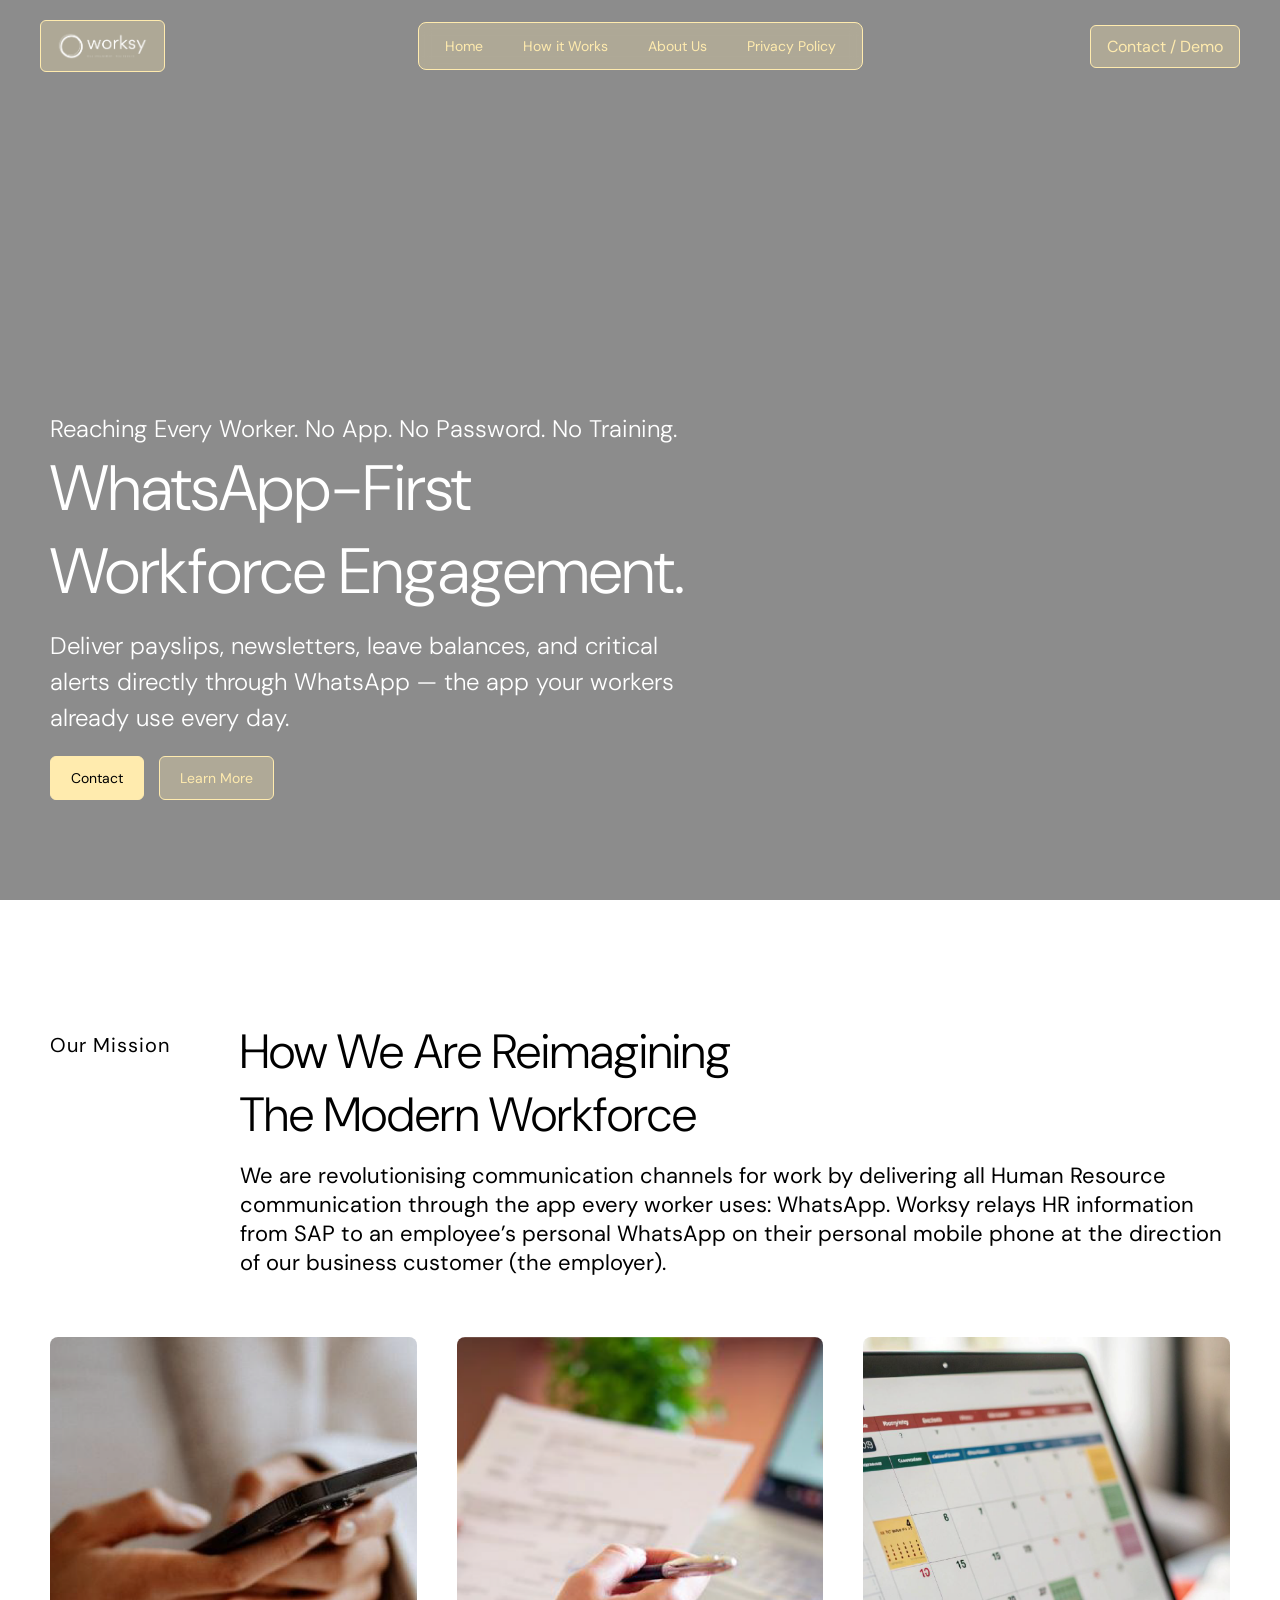
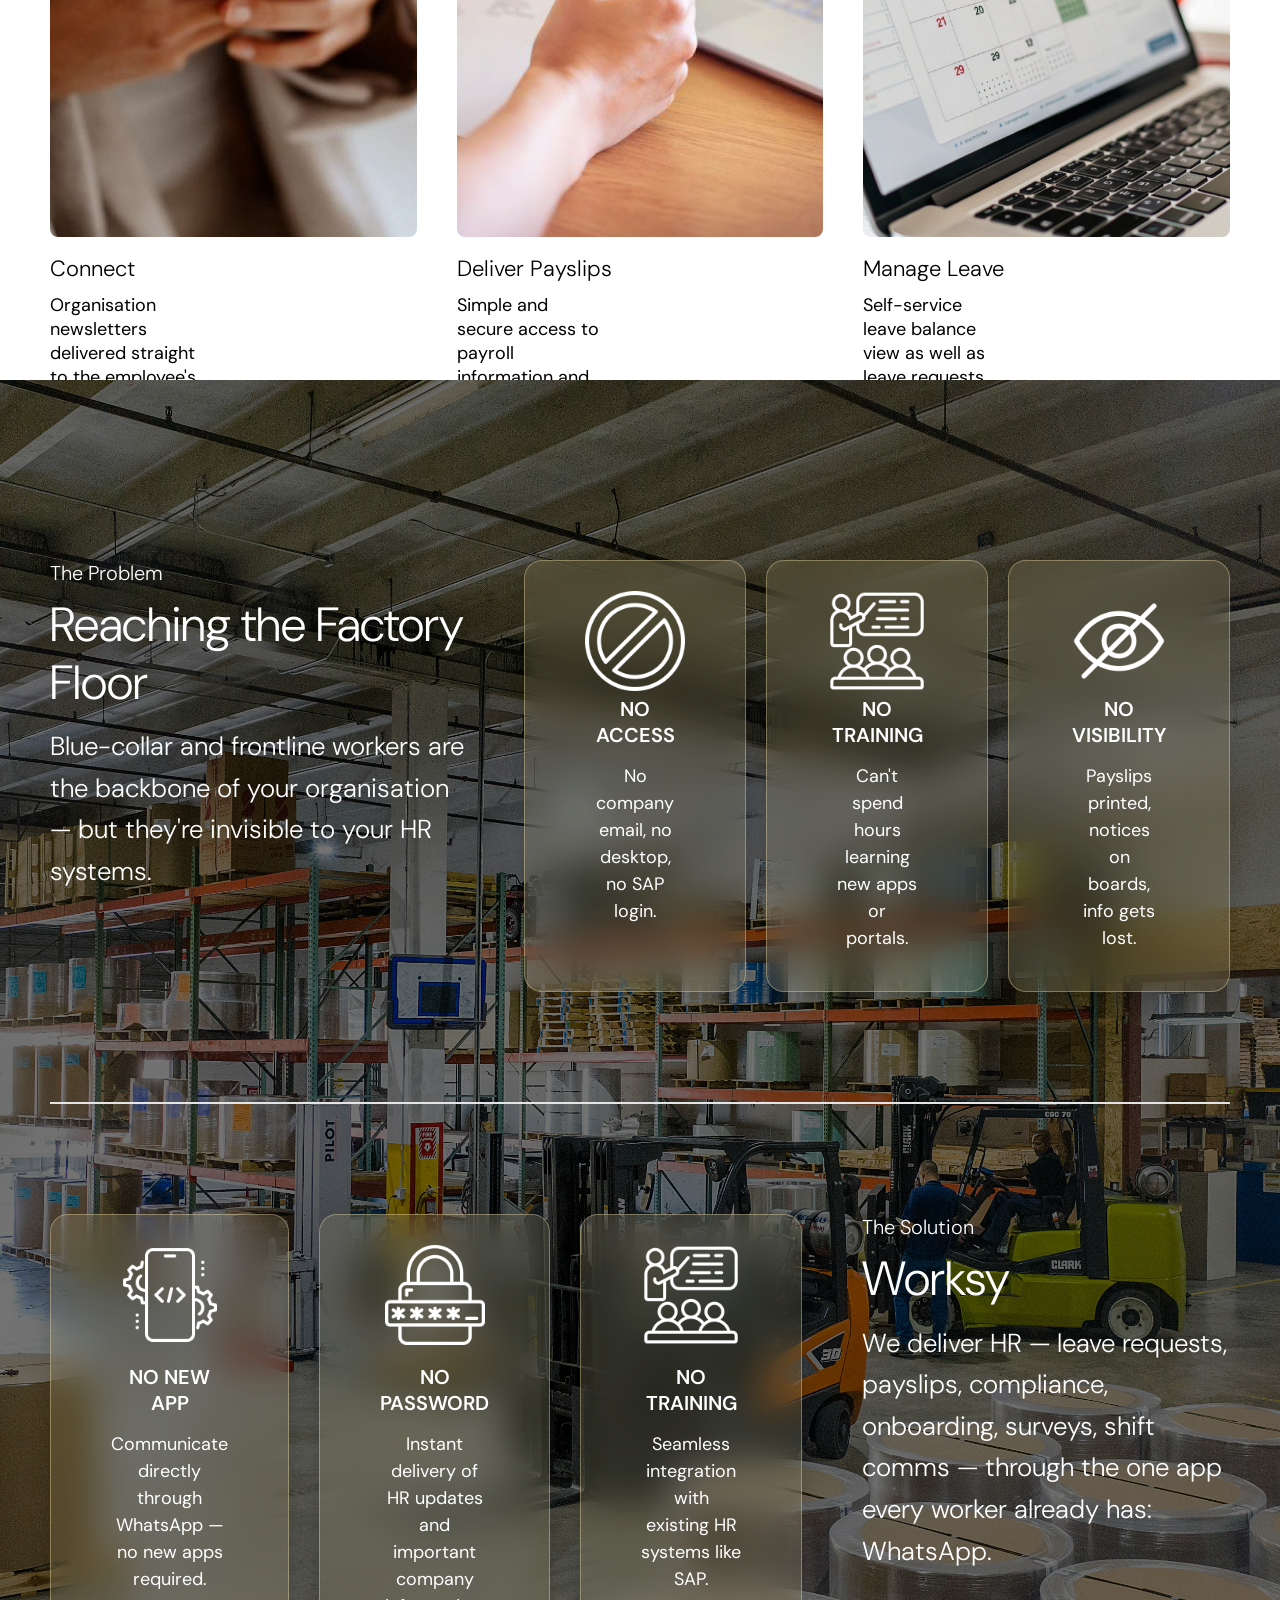
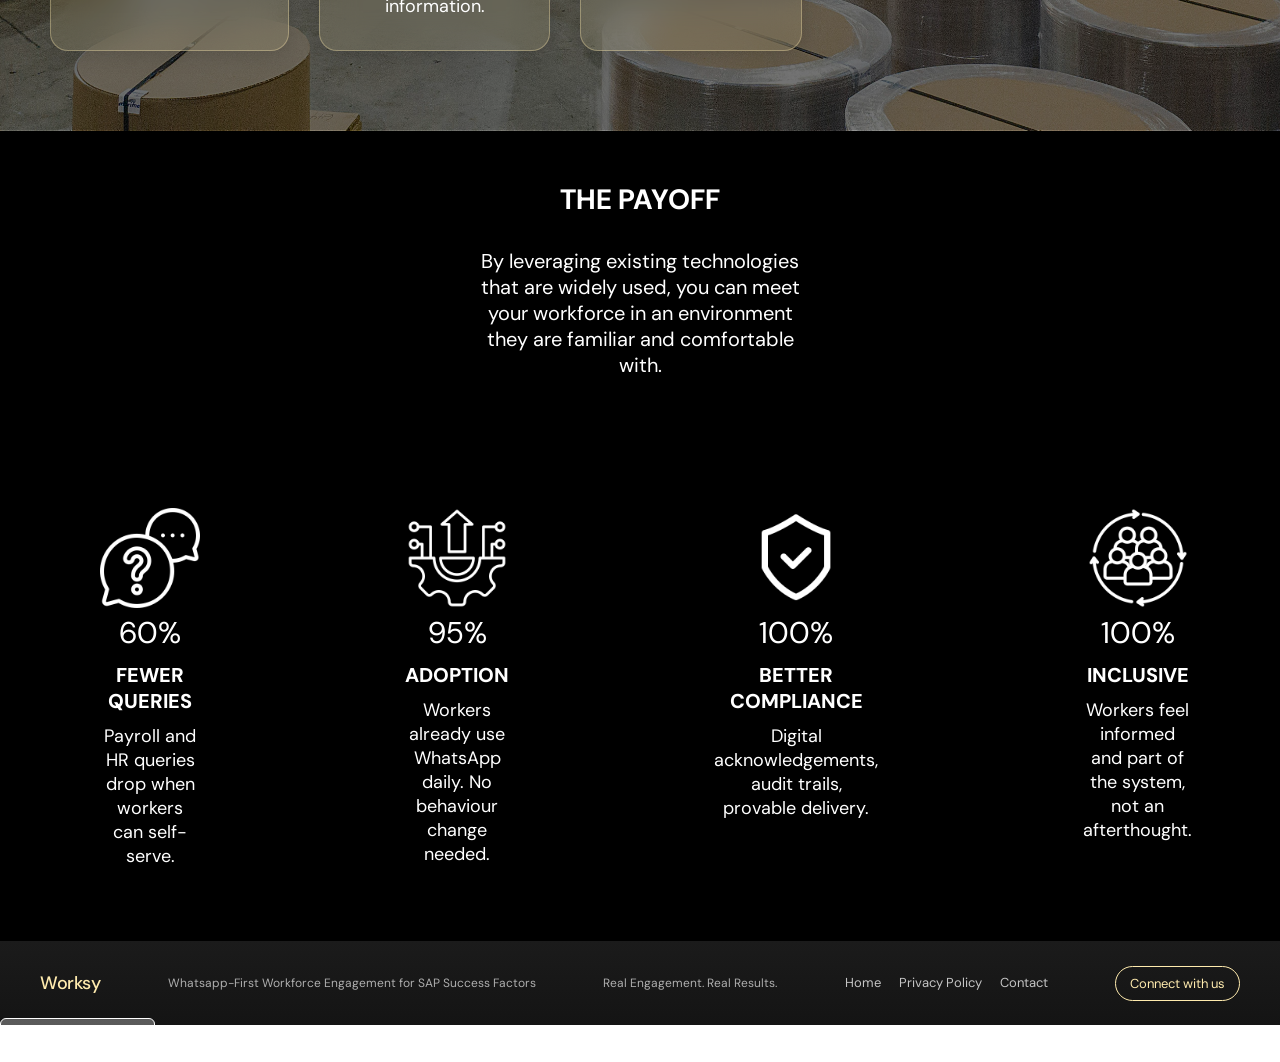
==== index.html @ 0948df3b "Initial commit" ====
<!DOCTYPE html>
<html lang="en">
<head>
    <meta charset="UTF-8">
    <meta name="viewport" content="width=device-width, initial-scale=1.0">
    <link rel="stylesheet" href="./css/base.css">
    <link rel="icon" type="image/x-icon" href="./Logo Files/Favicons/iPhone.png">
    <title>Home</title>
</head>
<body>
  <!-- NAVBAR -->
    <header class="navbar">
        <a href="./index.html" class="logo"><img src="./Logo Files/png/White logo - no background.png" alt=""></a>

        <nav class="nav-pill">
            <a href="./index.html">Home</a>
            <a href="./howitworks.html">How it Works</a>
            <a href="./about.html">About Us</a>
            <a href="./privacypolicy.html">Privacy Policy</a>
        </nav>

        <a href="./contact.html" class="cta-btn">Contact / Demo</a>
    </header>


    <button class="menu-toggle" id="menuToggle">
        <span></span>
        <span></span>
        <span></span>
    </button>

    <!-- MOBILE FULLSCREEN MENU -->
    <div class="mobile-menu" id="mobileMenu">

        <button class="close-menu" id="closeMenu">✕</button>

        <nav class="mobile-nav">
            <a href="./index.html">Home</a>
            <a href="./howitworks.html">How it Works</a>
            <a href="./about.html">About Us</a>
            <a href="./privacypolicy.html">Privacy Policy</a>
            <a href="./contact.html">Contact / Demo</a>
        </nav>

    </div>
<!-- HERO SECTION -->
<section class="hero fade-up">

    <!-- VIDEO BACKGROUND -->
    <video autoplay muted loop playsinline class="hero-video">
        <source src="./video/4293960-uhd_3840_2160_25fps.mp4" type="video/mp4">
    </video>

    <!-- DARK OVERLAY -->
    <div class="hero-overlay"></div>

    <!-- CONTENT -->
    <div class="hero-content">
        <p>Reaching Every Worker. No App. No Password. No Training.</p>

        <h1>WhatsApp-First Workforce Engagement.</h1>

        <p>
            Deliver payslips, newsletters, leave balances, and critical alerts
            directly through WhatsApp — the app your workers already use every day.
        </p>
        
        <div class="hero-buttons">
            <a href="./contact.html" class="btn primary">Contact</a>
            <a href="./howitworks.html" class="btn secondary">Learn More</a>
        </div>
    </div>

</section>

    <!-- MISSION SECTION -->

    <section class="mission fade-up">
        <div class="mission-content">

            <p class="mission-label">Our Mission</p>

            <div class="mission-text">
                <h1>
                    How We Are Reimagining <br>
                    The Modern Workforce
                </h1>

                <p>
                We are revolutionising communication channels for work by delivering 
                all Human Resource communication through the app every worker uses: 
                WhatsApp. Worksy relays HR information from SAP to an employee’s personal 
                WhatsApp on their personal mobile phone at the direction of our business customer (the employer).
                </p>
            </div>

        </div>

        <!-- NEW FEATURE BLOCK INSIDE MISSION -->
        <div class="features-container">

            <div class="feature-card">
                <img src="./420ppi/Asset 3.png" alt="">
                <h3>Connect</h3>
                <p>Organisation newsletters delivered straight to the employee's Whatsapp chat.</p>
            </div>

            <div class="feature-card">
                <img src="./420ppi/Asset 2.png" alt="">
                <h3>Deliver Payslips</h3>
                <p>Simple and secure access to payroll information and payslip downloads.</p>
            </div>

            <div class="feature-card">
                <img src="./420ppi/Asset 1.png" alt="">
                <h3>Manage Leave</h3>
                <p>Self-service leave balance view as well as leave requests with status updates.</p>
            </div>
        </div>
    </section>

    <section class="problem fade-up">

    <!-- PROBLEM ROW -->
    <div class="problem-row">
        
        <div class="problem-text">
        <p class="problem-label">The Problem</p>
        <h2>Reaching the Factory Floor</h2>
        <p class="problem-body">
            Blue-collar and frontline workers are the backbone of your organisation — but they're invisible to your HR systems.
        </p>
        </div>

        <div class="problem-grid">
        <div class="problem-item">
            <div class="icon"><img src="./icons/no-access.png" alt=""></div>
            <p class="problem-icon-text">NO ACCESS</p>
            <p class="problem-icon-mini">No company email, no desktop, no SAP login.</p>
        </div>

        <div class="problem-item">
            <div class="icon"><img src="./icons/no-training.png" alt=""></div>
            <p class="problem-icon-text">NO TRAINING</p>
            <p class="problem-icon-mini">Can't spend hours learning new apps or portals.</p>
        </div>

        <div class="problem-item">
            <div class="icon"><img src="./icons/no-visibility.png" alt=""></div>
            <p class="problem-icon-text">NO VISIBILITY</p>
            <p class="problem-icon-mini">Payslips printed, notices on boards, info gets lost.</p>
        </div>
        </div>

    </div>

    <div class="divider"></div>

    <!-- SOLUTION ROW -->
    <div class="solution">

        <div class="solution-grid">
        <div class="solution-item">
            <div class="icon"><img src="./icons/no-new-app.png" alt=""></div>
            <p class="solution-icon-text">NO NEW APP</p>
            <p class="solution-icon-mini">Communicate directly through WhatsApp — no new apps required.</p>
        </div>

        <div class="solution-item">
            <div class="icon"><img src="./icons/no-password.png" alt=""></div>
            <p class="solution-icon-text">NO PASSWORD</p>
            <p class="solution-icon-mini">Instant delivery of HR updates and important company information.</p>
        </div>

        <div class="solution-item">
            <div class="icon"><img src="./icons/no-training.png" alt=""></div>
            <p class="solution-icon-text">NO TRAINING</p>
            <p class="solution-icon-mini">Seamless integration with existing HR systems like SAP.</p>
        </div>
        </div>

        <div class="solution-text">
        <p class="solution-label">The Solution</p>
        <h2>Worksy</h2>
        <p class="solution-body">
            We deliver HR — leave requests, payslips, compliance, onboarding, surveys, shift comms — through the one app every worker already has: WhatsApp.
        </p>
        </div>

    </div>

    </section>

    <section class="payoff fade-up">
        <div class="payoff-text">
            <h2>THE PAYOFF</h2>
            <p>By leveraging existing technologies that are widely used, you can meet your workforce in an environment they are familiar and comfortable with.</p>
        </div>

        <div class="payoff-grid">

            <div class="payoff-item">
                <div class="icon"><img src="./icons/question.png" alt=""></div>
                <p class="payoff-icon-no">60%</p>
                <p class="payoff-icon-text">FEWER QUERIES</p>
                <p class="payoff-icon-mini">Payroll and HR queries drop when workers can self-serve.</p>
            </div>

            <div class="payoff-item">
                <div class="icon"><img src="./icons/adoption.png" alt=""></div>
                <p class="payoff-icon-no">95%</p>
                <p class="payoff-icon-text">ADOPTION</p>
                <p class="payoff-icon-mini">Workers already use WhatsApp daily. No behaviour change needed.</p>
            </div>

            <div class="payoff-item">
                <div class="icon"><img src="./icons/compliance.png" alt=""></div>
                <p class="payoff-icon-no">100%</p>
                <p class="payoff-icon-text">BETTER COMPLIANCE</p>
                <p class="payoff-icon-mini">Digital acknowledgements, audit trails, provable delivery.</p>
            </div>

            <div class="payoff-item">
                <div class="icon"><img src="./icons/inclusion.png" alt=""></div>
                <p class="payoff-icon-no">100%</p>
                <p class="payoff-icon-text">INCLUSIVE</p>
                <p class="payoff-icon-mini">Workers feel informed and part of the system, not an afterthought.</p>
            </div>

        </div>

        <div class="payoff-button">
            <a href="./howitworks.html" class="payoff-btn">See How It Works</a>
        </div>

    </section>


<section class="footer">

  <div class="footer-single-line">

    <div class="footer-brand">
      Worksy
    </div>

    <div class="footer-text">
      Whatsapp-First Workforce Engagement for SAP Success Factors
    </div>

    <div class="footer-tagline">
      Real Engagement. Real Results.
    </div>

    <div class="footer-links">
      <a href="./index.html">Home</a>
      <a href="./privacypolicy.html">Privacy Policy</a>
      <a href="./contact.html">Contact</a>
    </div>

    <div class="footer-cta">
      <a href="#" class="footer-cta-btn">Connect with us</a>
    </div>

  </div>

</section>

    <script>

        const menuToggle = document.getElementById('menuToggle');
        const mobileMenu = document.getElementById('mobileMenu');
        const closeMenu = document.getElementById('closeMenu');

        menuToggle.addEventListener('click', () => {
        mobileMenu.classList.add('active');
        });

        closeMenu.addEventListener('click', () => {
        mobileMenu.classList.remove('active');
        });

    </script>
    
</body>
</html>
---- css/base.css ----
@font-face {
  font-family: 'DM Sans';
  src: url('../fonts/DM_Sans/DMSans-VariableFont_opsz\,wght.ttf') format('woff2');
  /*font-weight: normal;
  font-style: normal;*/
}

html {
  scroll-behavior: smooth;
}

* {
  margin: 0;
  padding: 0;
  box-sizing: border-box;
  font-family: 'DM Sans';
}

.navbar {
  position: absolute;
  top: 0;
  width: 100%;
  padding: 20px 40px;

  display: grid;
  grid-template-columns: 1fr auto 1fr;
  align-items: center;

  z-index: 10;
}

/* LEFT */
.logo {
  justify-self: start;
  display: flex;
  align-items: center;
  justify-content: center;
  height: 52px;
  padding: 10px 16px;
  border: 1px solid #FFEBAE;
  border-radius: 6px;

  background: rgba(255,235,174,0.3);
  transition: 0.2s;
}

/* IMAGE INSIDE LOGO */
.logo img {
  height: 28px;   /* adjust size as needed */
  width: auto;
  display: block;
  max-height: 100%;
}

.logo:hover{
  background: #FFEBAE;
  color: black;
}


.logo:hover img {
  filter: brightness(0); /* turns logo dark on hover (optional but nice) */
}

/* CENTER - THE "ONE LONG BUTTON" */
.nav-pill {
  justify-self: center;
  display: flex;
  gap: 20px;

  padding: 8px 16px;
  border: 1px solid #FFEBAE;
  border-radius: 8px;
  background: rgba(255,235,174,0.3); /* subtle glass look */
  backdrop-filter: blur(6px);
}

/* LINKS INSIDE PILL */
.nav-pill a {
  text-decoration: none;
  color: #FFEBAE;
  font-size: 14px;
  padding: 6px 10px;
  transition: 0.2s;
}

.nav-pill a:hover {
  background: #FFEBAE;
  color: black;
  border-radius: 4px;
}

/* RIGHT */
.cta-btn {
  background: rgba(255,235,174,0.3);
  justify-self: end;
  text-decoration: none;
  padding: 10px 16px;
  border: 1px solid #FFEBAE;
  border-radius: 6px;
  color: #FFEBAE;
  transition: 0.2s;
}

.cta-btn:hover {
  background: #FFEBAE;
  color: black;
}

/* HERO SECTION */
/* HERO SECTION */
.hero {
  position: relative;
  height: 100vh;
  overflow: hidden;

  display: flex;
  align-items: flex-end;
}

/* VIDEO */
.hero-video {
  position: absolute;
  top: 0;
  left: 0;

  width: 100%;
  height: 100%;

  object-fit: cover;

  z-index: 0;
}

/* DARK OVERLAY */
.hero-overlay {
  position: absolute;
  inset: 0;

  background: rgba(0,0,0,0.45);

  z-index: 1;
}

/* CONTENT */
.hero-content {
  position: relative;
  z-index: 2;

  padding-left: 50px;
  padding-bottom: 100px;

  max-width: 700px;
  color: white;
}

.hero-content h1 {
  font-size: 64px;
  font-weight: 300;
  margin-bottom: 15px;
}

.hero-content p {
  font-size: 24px;
  font-weight: 300;
  line-height: 1.5;
}

/* BUTTON CONTAINER */
.hero-buttons {
  margin-top: 20px;
  display: flex;
  gap: 15px;
}

/* BASE BUTTON STYLE */
.btn {
  padding: 12px 20px;
  text-decoration: none;
  font-size: 14px;
  font-weight: 400;
  border-radius: 6px;
  border: 1px solid #FFEBAE;
  transition: 0.2s ease;
}

/* PRIMARY BUTTON */
.btn.primary {
  background: #FFEBAE;
  color: black;
}

/* SECONDARY BUTTON */
.btn.secondary {
  background: rgba(255,235,174,0.3);
  color: #FFEBAE;
}

/* HOVER EFFECT */
.btn.primary:hover {
  background: white;
  color: black;
  border: 1px solid white;
}

.btn.secondary:hover {
  background: #FFEBAE;
  color: black;
}

.mission {
  height: 120vh;
  position: relative;
  padding: 120px 50px 80px;
}

/* MAIN LAYOUT */
.mission-content {
  max-width: 1200px;

  display: flex;
  gap: 40px;
  margin-bottom: 60px;
}

/* LEFT LABEL */
.mission-label {
  padding-top: 12px;
  min-width: 150px; /* keeps spacing consistent */
  font-size: 20px;
  letter-spacing: 1px;
}

/* RIGHT TEXT BLOCK */
.mission-text {
  display: flex;
  flex-direction: column;
}

/* spacing between heading + paragraph */
.mission-text h1 {
  font-size: 48px;
  font-weight: 300;
  margin-bottom: 15px;
}

.mission-text p{
  font-size: 22px;
}

.features-container {
  display: grid;
  grid-template-columns: repeat(3, 1fr);
  gap: 40px;
}

.feature-card img {
  width: 100%;
  height: 500px;      /* reduce this from 200px or more */
  object-fit: cover;  /* keeps image cropped nicely */
  border-radius: 8px;
  margin-bottom: 12px;
}

.feature-card h3 {
  font-weight: 300;
  font-size: 22px;
}

.feature-card p {
  padding-top: 10px;
  padding-right: 220px;
  font-size: 18px;
}

.problem {
  min-height: 110vh;

  background-image:
    linear-gradient(rgba(0,0,0,0.55), rgba(0,0,0,0.55)),
    url('../photos/factory_floor.jpg');

  background-size: cover;
  background-position: center;
  background-repeat: no-repeat;

  background-attachment: fixed;

  position: relative;

  padding: 180px 50px 80px;

  display: flex;
  gap: 30px;
  align-items: flex-start;
  flex-direction: column;
}

.hero-content,
.mission-content,
.problem-row,
.solution,
.payoff-text {
  transform: translateZ(0);
  will-change: transform;
}

.feature-card,
.payoff-item {
  backdrop-filter: blur(50px);

  transition:
    transform 0.3s ease,
    background 0.3s ease;
}

.feature-card:hover,
.payoff-item:hover {
  transform: translateY(-8px);
}

.fade-up {
  opacity: 0;
  transform: translateY(40px);
  animation: fadeUp 1s ease forwards;
}

@keyframes fadeUp {
  to {
    opacity: 1;
    transform: translateY(0);
  }
}

.problem-row {
  display: flex;
  gap: 60px;
}

/* LEFT SIDE */
.problem-text {
  flex: 1;
  max-width: 600px;
  color: white;
}

.problem-label {
  font-size: 20px;
  font-weight: 300;
  margin-bottom: 10px;
  color: white;
}

.problem-text h2 {
  font-size: 48px;
  font-weight: 300;
  margin-bottom: 15px;
  line-height: 1.2;
  color: white;
}

.problem-body {
  font-size: 26px;
  font-weight: 300;
  line-height: 1.6;
  color: white;
}

/* RIGHT GRID */
.problem-grid {
  flex: 1;
  display: grid;
  grid-template-columns: repeat(3, 1fr);
  gap: 20px;
}

/* EACH ITEM */
/* =========================================
   PROBLEM + SOLUTION CARDS
========================================= */

.problem-item,
.solution-item {

  background: rgba(255, 235, 174, 0.12);

  border: 1px solid rgba(255, 235, 174, 0.35);

  backdrop-filter: blur(18px);

  -webkit-backdrop-filter: blur(18px);

  border-radius: 18px;
  text-align: center;
  padding: 30px 60px;

  transition:
    transform 0.35s ease,
    background 0.35s ease,
    border 0.35s ease,
    box-shadow 0.35s ease;

  box-shadow:
    0 4px 20px rgba(0,0,0,0.15);
}


/* HOVER EFFECT */
.problem-item:hover,
.solution-item:hover {

  transform: translateY(-10px);

  background: rgba(255, 235, 174, 0.22);

  border: 1px solid #FFEBAE;

  box-shadow:
    0 10px 35px rgba(255, 235, 174, 0.18),
    0 0 30px rgba(255, 235, 174, 0.12);
}


/* OPTIONAL: ICON ANIMATION */
.problem-item .icon img,
.solution-item .icon img {

  transition:
    transform 0.35s ease,
    filter 0.35s ease;
}

.problem-item:hover .icon img,
.solution-item:hover .icon img {

  transform: scale(1.08);

  filter: drop-shadow(0 0 10px rgba(255,235,174,0.45));
}

.icon img{
  width: 100px;
}

.problem-icon-text {
  font-weight: 600;
  font-size: 20px;
  color: white;
}

.problem-icon-mini {
  padding: 15px 9px 9px;
  font-size: 18px;
  line-height: 1.5;
  color: white;
}

.divider {
  width: 100%;
  height: 1.5px;
  background: #e5e5e5;
  margin: 80px 0;
}

.solution-label{
  font-size: 20px;
  font-weight: 300;
  margin-bottom: 10px;
  color: white;
}

.solution {
  display: flex;
  gap: 60px;
  align-items: flex-start;
}

.solution-text { 
  flex: 1;
  max-width: 600px;
  color: white;
}

.solution h2 {
  font-size: 48px;
  font-weight: 300;
  margin-bottom: 15px;
  line-height: 1.2;
  color: white;
}

.solution-body {
  font-size: 26px;
  font-weight: 300;
  line-height: 1.6;
  color: white;
}

.solution-grid {
  flex: 1;
  display: grid;
  grid-template-columns: repeat(3, 1fr);
  gap: 30px;

}


.solution-item .icon {
  font-size: 28px;
  margin-bottom: 10px;
  text-align: center;
}


.solution-icon-text {
  text-align: center;
  font-weight: 600;
  font-size: 20px;
  color: white;
}

.solution-icon-mini {
  text-align: center;
  padding: 15px 0 0;
  font-size: 18px;
  line-height: 1.5;
  color: white;
}

.payoff {
  height: 90vh;
  background-color: black;
}

.payoff-text{
  padding-top: 50px;
  padding-left: 450px;
  padding-right: 450px;
  align-items: center;
  text-align: center;
}

.payoff-text h2{
  font-size: 28px;
  color: white;
}

.payoff-text p {
  padding: 30px;
  font-size: 20px;
  color: white;
}

.payoff-grid {
  padding-top: 100px;
  flex: 1;
  display: grid;
  grid-template-columns: repeat(4, 1fr);
  gap: 5px;
}

.payoff-item {
    text-align: left;
    padding: 0 100px;
}

.payoff-item .icon {
  text-align: center;
}

.payoff-icon-no {
  text-align: center;
  font-size: 30px;
  color: white;
}

.payoff-icon-text {
  padding-top: 10px;
  text-align: center;
  font-size: 20px;
  font-weight: 800;
  color: white;
}

.payoff-icon-mini {
  padding-top: 10px;
  text-align: center;
  font-size: 18px;
  color: white;
}


.payoff-button {
  justify-self: center;
  display: flex;
  padding-top: 150px;
}

/* BASE BUTTON STYLE */
.payoff-btn {
  padding: 12px 20px;
  text-decoration: none;
  font-size: 14px;
  font-weight: 400;
  border-radius: 6px;
  transition: 0.2s ease;
  border: 1px solid white;
  background: rgba(255,255,255,0.3); /* subtle glass look */
  backdrop-filter: blur(6px);
  color: white;
}

.payoff-btn:hover{
  transition: 0.2s ease;
  border: 1px solid #FFEBAE;
  border-radius: 6px;
  background: rgba(255,235,174,0.3); /* subtle glass look */
  backdrop-filter: blur(6px);
  color: #FFEBAE;
}

.footer {
  background: linear-gradient(180deg, #1b1b1b, #141414);
  padding: 30px 40px;
  color: white;
}

.footer-single-line {
  display: flex;
  align-items: center;
  justify-content: space-between;
  gap: 24px;

  max-width: 1400px;
  margin: auto;

  flex-wrap: wrap; /* keeps it responsive */
}

.footer-brand {
  font-size: 18px;
  font-weight: 500;
  color: #FFEBAE;
  letter-spacing: -0.5px;
}

.footer-text,
.footer-tagline {
  font-size: 12px;
  opacity: 0.65;
  white-space: nowrap;
}

.footer-links {
  display: flex;
  gap: 18px;
}

.footer-links a {
  font-size: 13px;
  color: rgba(255,255,255,0.75);
  text-decoration: none;
  transition: 0.2s ease;
}

.footer-links a:hover {
  color: #FFEBAE;
}

.footer-cta-btn {
  font-size: 13px;
  padding: 8px 14px;
  border: 1px solid #FFEBAE;
  border-radius: 999px;
  color: #FFEBAE;
  text-decoration: none;
  transition: 0.2s ease;
}

.footer-cta-btn:hover {
  background: #FFEBAE;
  color: #111;
}



/* =========================================================
  TABLET RESPONSIVE
========================================================= */

@media (max-width: 1024px) {

/* NAVBAR */
.navbar {
  grid-template-columns: 1fr;
  gap: 20px;
  padding: 20px;
  justify-items: center;
}

.logo,
.cta-btn {
  justify-self: center;
}

.nav-pill {
  flex-wrap: wrap;
  justify-content: center;
}

/* HERO */
.hero-content {
  left: 30px;
  bottom: 60px;
  padding-left: 0;
  max-width: 90%;
}

.hero-content h1 {
  font-size: 52px;
}

.hero-content p {
  font-size: 22px;
}

/* MISSION */
.mission {
  height: auto;
  padding: 100px 30px;
}

.mission-content {
  flex-direction: column;
}

.mission-text h1 {
  font-size: 42px;
}

.features-container {
  grid-template-columns: 1fr;
}

.feature-card p {
  padding-right: 0;
}

.feature-card img {
  height: 400px;
}

/* PROBLEM + SOLUTION */
.problem {
  height: auto;
  padding: 120px 30px;
}

.problem-row,
.solution {
  flex-direction: column;
}

.problem-grid,
.solution-grid {
  grid-template-columns: repeat(3, 1fr);
}

.problem-item,
.solution-item {
  padding: 0 20px;
}

.problem-text h2,
.solution h2 {
  font-size: 42px;
}

.problem-body,
.solution-body {
  font-size: 22px;
}

/* PAYOFF */
.payoff {
  height: auto;
  padding-bottom: 80px;
}

.payoff-text {
  padding: 50px 80px 0;
}

.payoff-grid {
  grid-template-columns: repeat(2, 1fr);
  gap: 40px;
  padding: 80px 40px 0;
}

.payoff-item {
  padding: 0 30px;
}

.payoff-button {
  padding-top: 80px;
}

/* FOOTER */
.footer {
    padding: 30px 20px;
  }

  .footer-single-line {
    flex-direction: column;
    align-items: flex-start;
    gap: 14px;

    max-width: 100%;
  }

  /* Brand stays strong but compact */
  .footer-brand {
    font-size: 18px;
  }

  /* Stack text naturally (no forced single-line) */
  .footer-text,
  .footer-tagline {
    font-size: 12px;
    opacity: 0.65;
    white-space: normal; /* important */
    line-height: 1.4;
  }

  /* Links become wrap-friendly row */
  .footer-links {
    flex-wrap: wrap;
    gap: 12px;
  }

  .footer-links a {
    font-size: 13px;
  }

  /* CTA becomes full-width pill (feels premium on mobile) */
  .footer-cta {
    width: 100%;
  }

  .footer-cta-btn {
    display: inline-block;
    width: 100%;
    text-align: center;

    padding: 10px 14px;
    border-radius: 12px;
  }

}


/* =========================================================
  MOBILE RESPONSIVE
========================================================= */

@media (max-width: 768px) {

/* GLOBAL */
body {
  overflow-x: hidden;
}

/* NAVBAR */
.navbar {
  position: absolute;
  padding: 20px;
  gap: 16px;
}

.nav-pill {
  width: 100%;
  overflow-x: auto;
  gap: 10px;
  padding: 10px;
}

.nav-pill a {
  white-space: nowrap;
  font-size: 13px;
}

.cta-btn {
  width: 100%;
  text-align: center;
}

/* HERO */
.hero {
  height: 100vh;
}

.hero-content {
  left: 20px;
  right: 20px;
  bottom: 40px;
  max-width: 100%;
}

.hero-content h1 {
  font-size: 42px;
  line-height: 1.1;
}

.hero-content p {
  font-size: 18px;
  line-height: 1.5;
}

.hero-buttons {
  flex-direction: column;
  width: 100%;
}

.btn {
  width: 100%;
  text-align: center;
}

/* MISSION */
.mission {
  padding: 80px 20px;
}

.mission-label {
  font-size: 16px;
}

.mission-text h1 {
  font-size: 34px;
  line-height: 1.2;
}

.mission-text p {
  font-size: 18px;
  line-height: 1.6;
}

.features-container {
  grid-template-columns: 1fr;
  gap: 50px;
}

.feature-card img {
  height: 300px;
}

.feature-card h3 {
  font-size: 24px;
}

.feature-card p {
  font-size: 17px;
  padding-right: 0;
}

/* PROBLEM */
.problem {
  padding: 100px 20px;
  background-attachment: scroll;
}

.problem-text h2,
.solution h2 {
  font-size: 34px;
}

.problem-body,
.solution-body {
  font-size: 18px;
}

.problem-grid,
.solution-grid {
  grid-template-columns: 1fr;
  gap: 50px;
}

.problem-item,
.solution-item {
  padding: 0;
}

.problem-icon-mini,
.solution-icon-mini {
  font-size: 16px;
}

/* PAYOFF */
.payoff-text {
  padding: 50px 20px 0;
}

.payoff-text h2 {
  font-size: 24px;
}

.payoff-text p {
  font-size: 17px;
  padding: 20px 0;
}

.payoff-grid {
  grid-template-columns: 1fr;
  gap: 60px;
  padding: 60px 20px 0;
}

.payoff-item {
  padding: 0;
}

.payoff-icon-no {
  font-size: 42px;
}

.payoff-icon-text {
  font-size: 22px;
}

.payoff-icon-mini {
  font-size: 17px;
}

.payoff-button {
  padding-top: 60px;
}

.payoff-btn {
  width: 100%;
  text-align: center;
}

}

/* =========================================================
   MOBILE + TABLET BURGER MENU ONLY
========================================================= */

/* HIDDEN ON DESKTOP */
.menu-toggle,
.mobile-menu {
  display: none;
}


/* =========================================================
   TABLET + MOBILE
========================================================= */

@media (max-width: 1024px) {

/* HIDE DESKTOP NAV */
.nav-pill,
.cta-btn {
  display: none;
}

/* KEEP NAVBAR CLEAN */
.navbar {
  display: flex;
  justify-content: space-between;
  align-items: center;

  padding: 20px 24px;
}

/* SHOW BURGER */
.menu-toggle {
  position: fixed;
  top: 20px;
  right: 24px;

  width: 52px;
  height: 52px;

  display: flex;
  flex-direction: column;
  justify-content: center;
  align-items: center;
  gap: 6px;

  background: rgba(255,235,174,0.15);
  backdrop-filter: blur(10px);

  border: 1px solid #FFEBAE;
  border-radius: 12px;

  cursor: pointer;
  z-index: 2000;
}

/* BURGER LINES */
.menu-toggle span {
  width: 22px;
  height: 2px;

  background: #FFEBAE;
  border-radius: 2px;
}

/* FULLSCREEN MENU */
.mobile-menu {
  position: fixed;
  inset: 0;

  background: rgba(0,0,0,0.96);
  backdrop-filter: blur(18px);

  display: flex;
  justify-content: center;
  align-items: center;

  opacity: 0;
  visibility: hidden;

  transition: 0.35s ease;

  z-index: 1999;
}

/* ACTIVE MENU */
.mobile-menu.active {
  opacity: 1;
  visibility: visible;
}

/* CLOSE BUTTON */
.close-menu {
  position: absolute;
  top: 24px;
  left: 24px;

  width: 56px;
  height: 56px;

  display: flex;
  align-items: center;
  justify-content: center;

  background: rgba(255,235,174,0.15);
  backdrop-filter: blur(10px);

  border: 1px solid #FFEBAE;
  border-radius: 12px;

  color: #FFEBAE;
  font-size: 28px;
  line-height: 1;

  cursor: pointer;

  transition: 0.25s ease;

  z-index: 2001;
}

.close-menu:hover {
  background: #FFEBAE;
  color: black;

  transform: rotate(90deg);
}

.close-menu:hover {
  background: #FFEBAE;
  color: black;

  transform: rotate(90deg);
}

/* MOBILE NAV */
.mobile-nav {
  display: flex;
  flex-direction: column;
  gap: 30px;

  text-align: center;
}

.mobile-nav a {
  color: white;
  text-decoration: none;

  font-size: 42px;
  font-weight: 300;

  transition: 0.2s ease;
}

.mobile-nav a:hover {
  color: #FFEBAE;
}


/* =========================================================
   PROBLEM SECTION
========================================================= */

.problem {

  min-height: auto;

  background-image:
    linear-gradient(rgba(0,0,0,0.55), rgba(0,0,0,0.55)),
    url('../photos/factory_floor.jpg');

  background-size: cover;
  background-position: center;
  background-repeat: no-repeat;

  background-attachment: fixed;

  padding: clamp(80px, 10vw, 180px) clamp(20px, 5vw, 50px);

  display: flex;
  flex-direction: column;
  gap: clamp(50px, 6vw, 90px);
}


/* TOP + BOTTOM ROWS */
.problem-row,
.solution {

  display: flex;
  align-items: center;
  justify-content: space-between;

  gap: clamp(30px, 5vw, 80px);
}


/* TEXT BLOCKS */
.problem-text,
.solution-text {

  flex: 1;
  max-width: 650px;
  color: white;
}


/* LABELS */
.problem-label,
.solution-label {

  font-size: clamp(14px, 2vw, 20px);
  margin-bottom: 12px;

  color: #FFEBAE;

  letter-spacing: 1px;
}


/* HEADINGS */
.problem-text h2,
.solution h2 {

  font-size: clamp(32px, 6vw, 56px);

  font-weight: 300;

  line-height: 1.1;

  margin-bottom: 20px;
}


/* BODY TEXT */
.problem-body,
.solution-body {

  font-size: clamp(18px, 2vw, 26px);

  line-height: 1.6;

  color: rgba(255,255,255,0.92);
}


/* RESPONSIVE GRID */
.problem-grid,
.solution-grid {

  flex: 1;

  display: grid;

  grid-template-columns:
    repeat(auto-fit, minmax(220px, 1fr));

  gap: 24px;
}


/* CARD STYLING */
.problem-item,
.solution-item {

  padding: clamp(24px, 4vw, 40px);

  border-radius: 20px;

  background: rgba(255, 235, 174, 0.12);

  border: 1px solid rgba(255,235,174,0.25);

  backdrop-filter: blur(18px);

  transition:
    transform 0.35s ease,
    background 0.35s ease,
    box-shadow 0.35s ease;
}


/* HOVER */
.problem-item:hover,
.solution-item:hover {

  transform: translateY(-10px);

  background: rgba(255,235,174,0.2);

  box-shadow:
    0 12px 35px rgba(255,235,174,0.15);
}


/* ICONS */
.icon img {

  width: clamp(70px, 8vw, 100px);

  height: auto;
}


/* CARD TITLES */
.problem-icon-text,
.solution-icon-text {

  margin-top: 12px;

  font-size: clamp(18px, 2vw, 22px);

  font-weight: 700;

  color: #FFEBAE;

  text-align: center;
}


/* CARD PARAGRAPHS */
.problem-icon-mini,
.solution-icon-mini {

  margin-top: 12px;

  font-size: clamp(15px, 1.5vw, 18px);

  line-height: 1.6;

  text-align: center;

  color: rgba(255,255,255,0.9);
}


/* DIVIDER */
.divider {

  width: 100%;

  height: 1px;

  background: rgba(255,255,255,0.18);
}

/* =========================================================
   PAYOFF SECTION
========================================================= */

.payoff {

  background: black;

  padding:
    clamp(80px, 10vw, 120px)
    clamp(20px, 5vw, 50px);
}


/* TEXT */
.payoff-text {

  max-width: 900px;

  margin: 0 auto;

  text-align: center;
}


.payoff-text h2 {

  font-size: clamp(28px, 5vw, 48px);

  color: white;

  margin-bottom: 24px;
}


.payoff-text p {

  font-size: clamp(17px, 2vw, 22px);

  line-height: 1.7;

  color: rgba(255,255,255,0.88);
}


/* GRID */
.payoff-grid {

  margin-top: clamp(60px, 8vw, 100px);

  display: grid;

  grid-template-columns:
    repeat(auto-fit, minmax(220px, 1fr));

  gap: 30px;
}


/* CARDS */
.payoff-item {

  padding: 40px 24px;

  border-radius: 20px;

  background: rgba(255,255,255,0.04);

  border: 1px solid rgba(255,255,255,0.08);

  transition:
    transform 0.35s ease,
    border 0.35s ease,
    background 0.35s ease;
}


/* HOVER */
.payoff-item:hover {

  transform: translateY(-8px);

  border: 1px solid rgba(255,235,174,0.35);

  background: rgba(255,235,174,0.08);
}


/* NUMBERS */
.payoff-icon-no {

  font-size: clamp(36px, 5vw, 52px);

  font-weight: 700;

  color: #FFEBAE;

  text-align: center;
}


/* TITLES */
.payoff-icon-text {

  margin-top: 14px;

  font-size: clamp(18px, 2vw, 22px);

  font-weight: 700;

  text-align: center;

  color: white;
}


/* PARAGRAPHS */
.payoff-icon-mini {

  margin-top: 14px;

  font-size: clamp(15px, 1.5vw, 18px);

  line-height: 1.6;

  text-align: center;

  color: rgba(255,255,255,0.82);
}


/* BUTTON */
.payoff-button {

  display: flex;

  justify-content: center;

  margin-top: clamp(50px, 8vw, 90px);
}

.payoff-grid {
  grid-template-columns: repeat(2, 1fr);
  gap: 20px;
}

.payoff-item {
  padding: 24px 16px;
}

.payoff-icon-no {
  font-size: 32px;
}

.payoff-icon-text {
  font-size: 16px;
}

.payoff-icon-mini {
  font-size: 14px;
  line-height: 1.5;
}

 .solution {
    flex-direction: column;
  }

  .solution-text {
    order: 1;
    width: 100%;
  }

  .solution-grid {
    order: 2;
    width: 100%;
  }

  /* HERO (MOBILE IMPROVED) */
.hero {
  height: 100vh;
  min-height: 100svh; /* better for mobile browsers */
  align-items: flex-end;
}

/* CONTENT */
.hero-content {
  position: relative;
  z-index: 2;

  left: 0;
  right: 0;

  padding: 0 20px 60px;

  max-width: 100%;

  color: white;
}

/* SMALL INTRO LINE */
.hero-content p:first-of-type {
  font-size: 14px;
  letter-spacing: 0.5px;
  margin-bottom: 12px;
}

/* MAIN HEADING */
.hero-content h1 {
  font-size: 32px;
  line-height: 1.2;
  font-weight: 300;

  margin-bottom: 12px;
}

/* BODY TEXT */
.hero-content p {
  font-size: 16px;
  line-height: 1.6;
  opacity: 0.9;
}

/* BUTTONS */
.hero-buttons {
  margin-top: 18px;
  display: flex;
  flex-direction: column;
  gap: 12px;
}

/* BUTTONS FULL WIDTH */
.btn {
  width: 100%;
  text-align: center;
  padding: 14px 16px;
}

.hero-video {
  filter: brightness(0.9) contrast(1.1);
}

.hero-overlay {
  background: rgba(0,0,0,0.55);
}
}
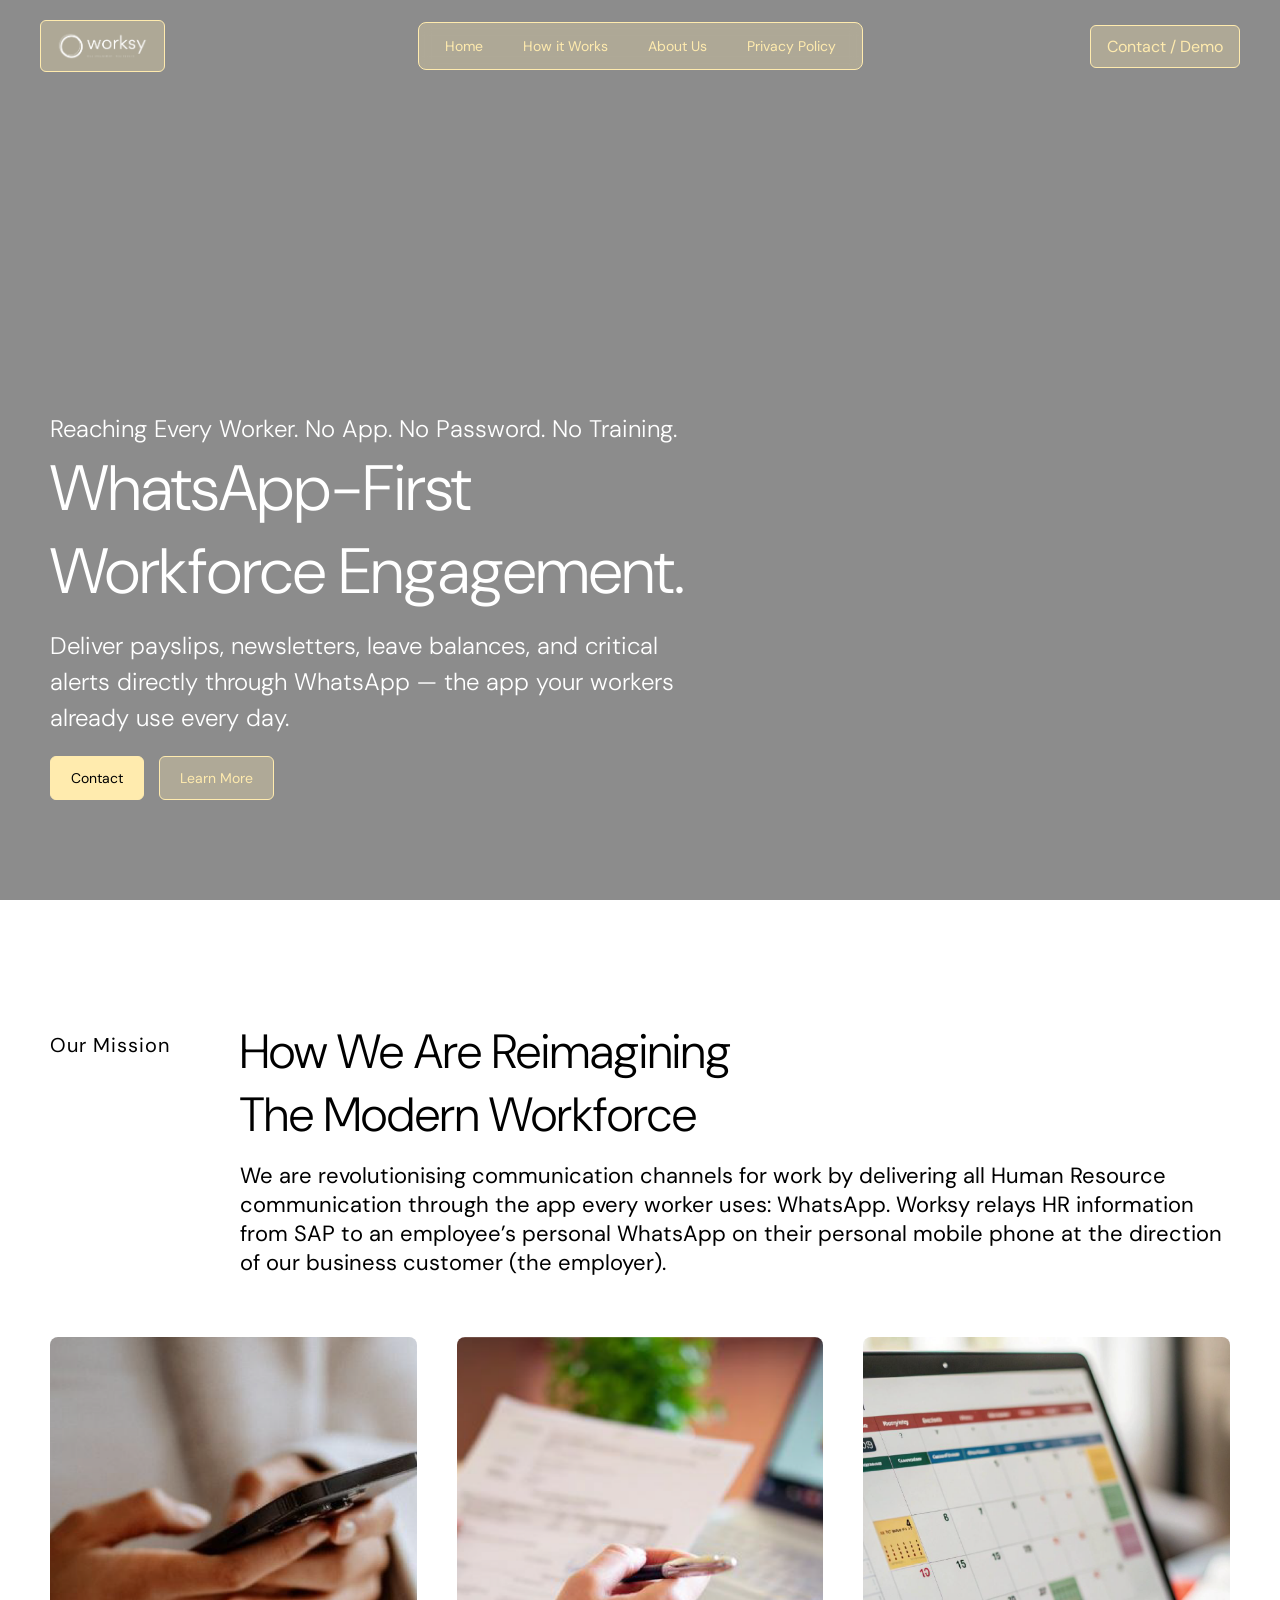
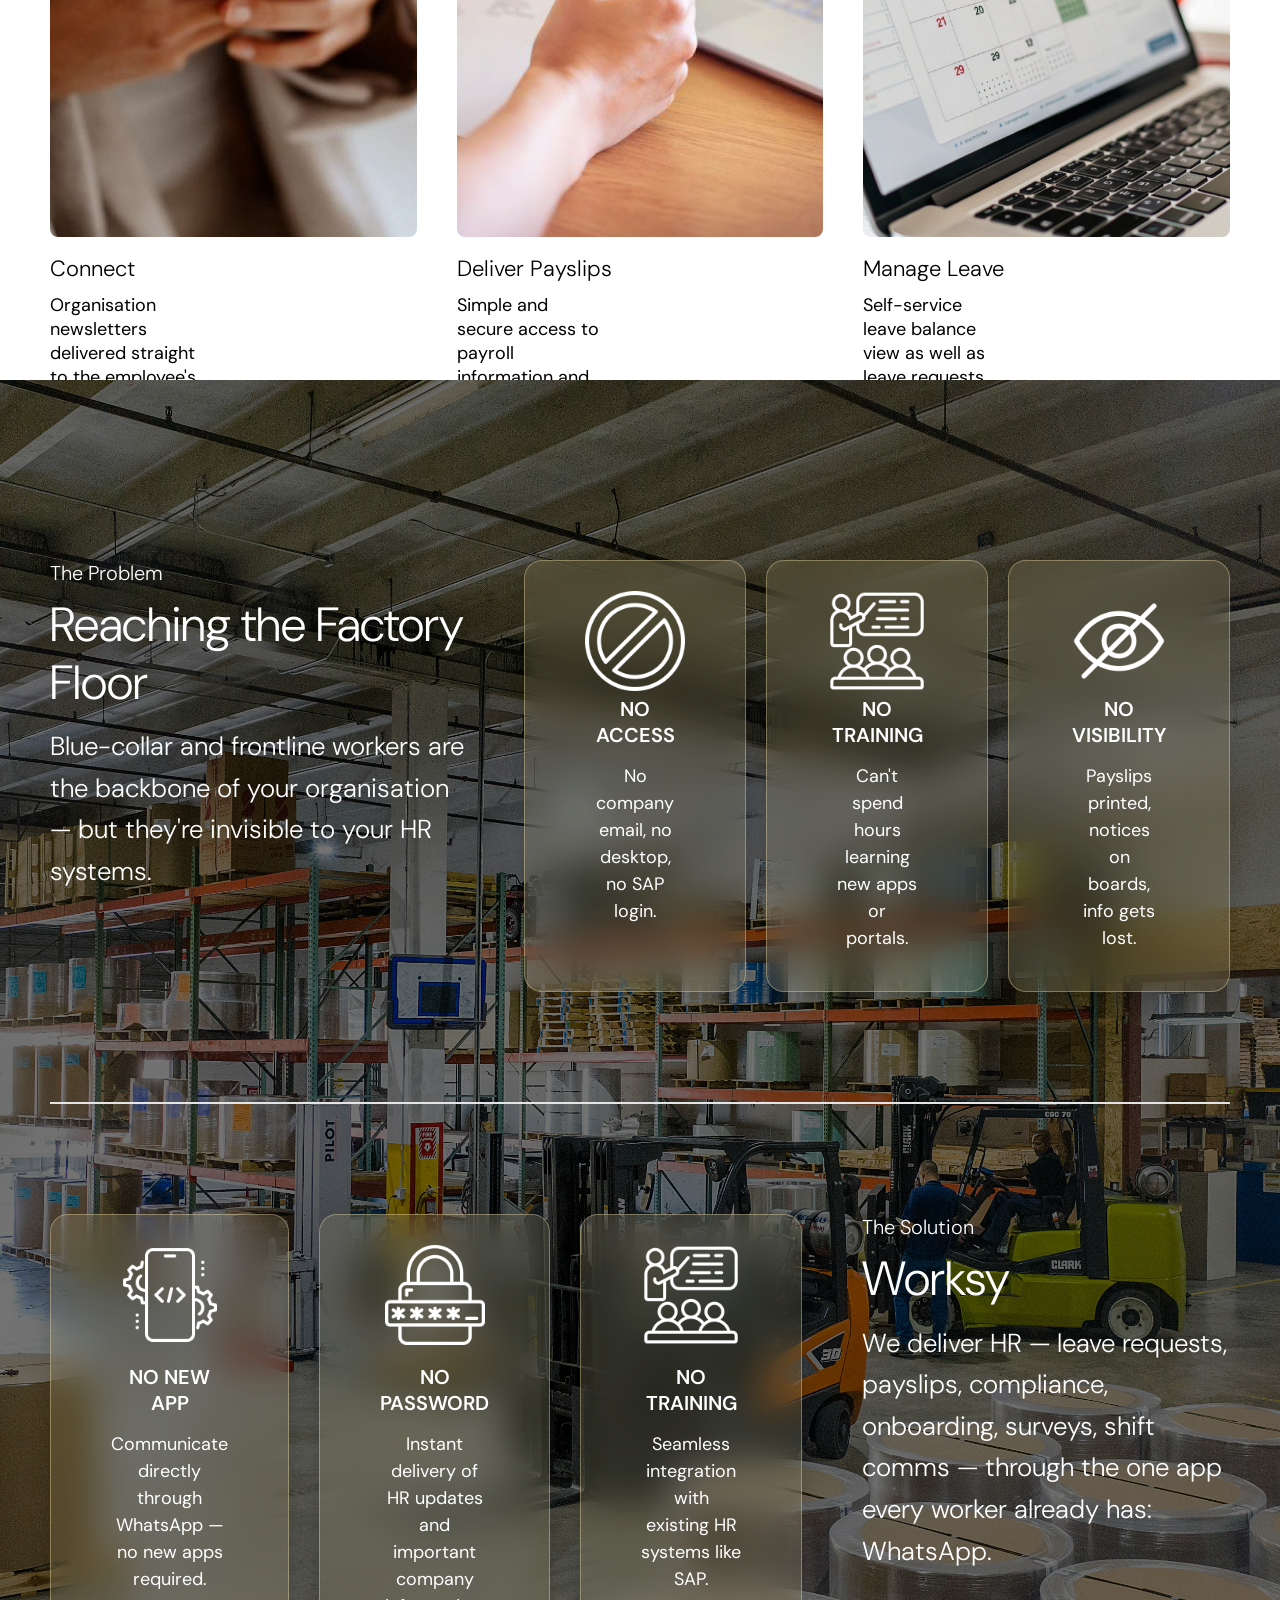
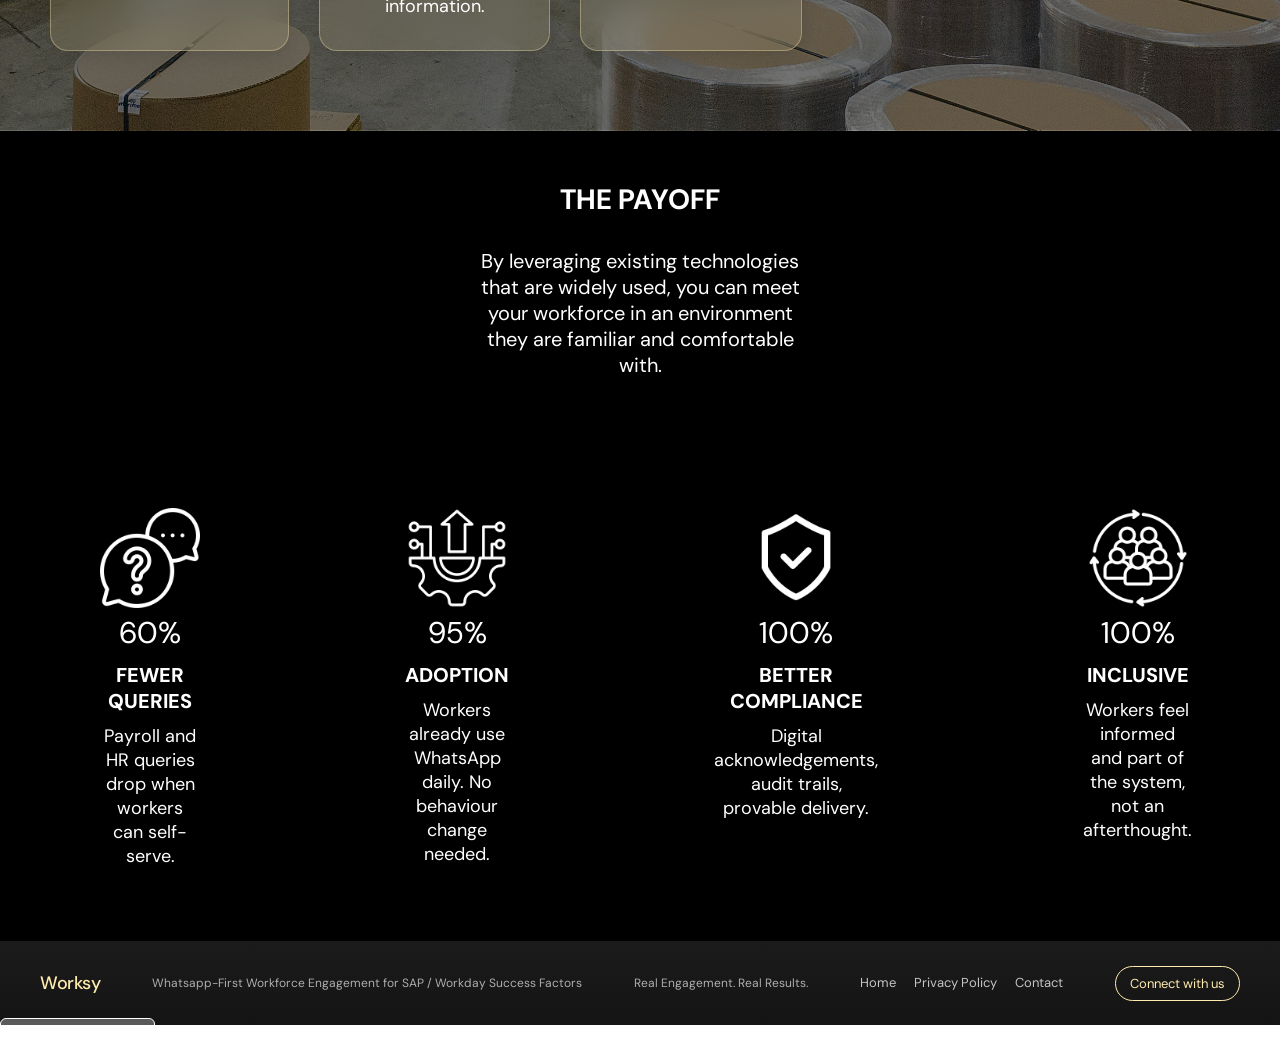
==== commit 8097735c: "changes" ====
--- a/index.html
+++ b/index.html
@@ -90,7 +90,8 @@
                 We are revolutionising communication channels for work by delivering 
                 all Human Resource communication through the app every worker uses: 
                 WhatsApp. Worksy relays HR information from SAP to an employee’s personal 
-                WhatsApp on their personal mobile phone at the direction of our business customer (the employer).
+                WhatsApp on their personal mobile phone at the direction of our business customer 
+                (the employer).
                 </p>
             </div>
 
@@ -245,7 +246,7 @@
     </div>
 
     <div class="footer-text">
-      Whatsapp-First Workforce Engagement for SAP Success Factors
+      Whatsapp-First Workforce Engagement for SAP / Workday Success Factors
     </div>
 
     <div class="footer-tagline">
@@ -282,5 +283,5 @@
 
     </script>
     
-</body>
+    </body>
 </html>
--- a/css/base.css
+++ b/css/base.css
@@ -1,8 +1,7 @@
 @font-face {
   font-family: 'DM Sans';
   src: url('../fonts/DM_Sans/DMSans-VariableFont_opsz\,wght.ttf') format('woff2');
-  /*font-weight: normal;
-  font-style: normal;*/
+
 }
 
 html {
@@ -29,7 +28,7 @@
   z-index: 10;
 }
 
-/* LEFT */
+
 .logo {
   justify-self: start;
   display: flex;
@@ -44,9 +43,9 @@
   transition: 0.2s;
 }
 
-/* IMAGE INSIDE LOGO */
+
 .logo img {
-  height: 28px;   /* adjust size as needed */
+  height: 28px;  
   width: auto;
   display: block;
   max-height: 100%;
@@ -59,7 +58,7 @@
 
 
 .logo:hover img {
-  filter: brightness(0); /* turns logo dark on hover (optional but nice) */
+  filter: brightness(0); 
 }
 
 /* CENTER - THE "ONE LONG BUTTON" */
@@ -71,11 +70,11 @@
   padding: 8px 16px;
   border: 1px solid #FFEBAE;
   border-radius: 8px;
-  background: rgba(255,235,174,0.3); /* subtle glass look */
+  background: rgba(255,235,174,0.3);
   backdrop-filter: blur(6px);
 }
 
-/* LINKS INSIDE PILL */
+
 .nav-pill a {
   text-decoration: none;
   color: #FFEBAE;
@@ -90,7 +89,7 @@
   border-radius: 4px;
 }
 
-/* RIGHT */
+
 .cta-btn {
   background: rgba(255,235,174,0.3);
   justify-self: end;
@@ -107,8 +106,6 @@
   color: black;
 }
 
-/* HERO SECTION */
-/* HERO SECTION */
 .hero {
   position: relative;
   height: 100vh;
@@ -118,7 +115,7 @@
   align-items: flex-end;
 }
 
-/* VIDEO */
+
 .hero-video {
   position: absolute;
   top: 0;
@@ -132,7 +129,7 @@
   z-index: 0;
 }
 
-/* DARK OVERLAY */
+
 .hero-overlay {
   position: absolute;
   inset: 0;
@@ -142,7 +139,7 @@
   z-index: 1;
 }
 
-/* CONTENT */
+
 .hero-content {
   position: relative;
   z-index: 2;
@@ -166,14 +163,14 @@
   line-height: 1.5;
 }
 
-/* BUTTON CONTAINER */
+
 .hero-buttons {
   margin-top: 20px;
   display: flex;
   gap: 15px;
 }
 
-/* BASE BUTTON STYLE */
+
 .btn {
   padding: 12px 20px;
   text-decoration: none;
@@ -184,19 +181,19 @@
   transition: 0.2s ease;
 }
 
-/* PRIMARY BUTTON */
+
 .btn.primary {
   background: #FFEBAE;
   color: black;
 }
 
-/* SECONDARY BUTTON */
+
 .btn.secondary {
   background: rgba(255,235,174,0.3);
   color: #FFEBAE;
 }
 
-/* HOVER EFFECT */
+
 .btn.primary:hover {
   background: white;
   color: black;
@@ -214,7 +211,7 @@
   padding: 120px 50px 80px;
 }
 
-/* MAIN LAYOUT */
+
 .mission-content {
   max-width: 1200px;
 
@@ -223,21 +220,21 @@
   margin-bottom: 60px;
 }
 
-/* LEFT LABEL */
+
 .mission-label {
   padding-top: 12px;
-  min-width: 150px; /* keeps spacing consistent */
+  min-width: 150px; 
   font-size: 20px;
   letter-spacing: 1px;
 }
 
-/* RIGHT TEXT BLOCK */
+
 .mission-text {
   display: flex;
   flex-direction: column;
 }
 
-/* spacing between heading + paragraph */
+
 .mission-text h1 {
   font-size: 48px;
   font-weight: 300;
@@ -256,8 +253,8 @@
 
 .feature-card img {
   width: 100%;
-  height: 500px;      /* reduce this from 200px or more */
-  object-fit: cover;  /* keeps image cropped nicely */
+  height: 500px;      
+  object-fit: cover;  
   border-radius: 8px;
   margin-bottom: 12px;
 }
@@ -337,7 +334,7 @@
   gap: 60px;
 }
 
-/* LEFT SIDE */
+
 .problem-text {
   flex: 1;
   max-width: 600px;
@@ -366,7 +363,7 @@
   color: white;
 }
 
-/* RIGHT GRID */
+
 .problem-grid {
   flex: 1;
   display: grid;
@@ -374,7 +371,7 @@
   gap: 20px;
 }
 
-/* EACH ITEM */
+
 /* =========================================
    PROBLEM + SOLUTION CARDS
 ========================================= */
@@ -405,7 +402,6 @@
 }
 
 
-/* HOVER EFFECT */
 .problem-item:hover,
 .solution-item:hover {
 
@@ -421,7 +417,7 @@
 }
 
 
-/* OPTIONAL: ICON ANIMATION */
+
 .problem-item .icon img,
 .solution-item .icon img {
 
@@ -596,7 +592,7 @@
   padding-top: 150px;
 }
 
-/* BASE BUTTON STYLE */
+
 .payoff-btn {
   padding: 12px 20px;
   text-decoration: none;
@@ -690,7 +686,6 @@
 
 @media (max-width: 1024px) {
 
-/* NAVBAR */
 .navbar {
   grid-template-columns: 1fr;
   gap: 20px;
@@ -708,7 +703,6 @@
   justify-content: center;
 }
 
-/* HERO */
 .hero-content {
   left: 30px;
   bottom: 60px;
@@ -724,7 +718,7 @@
   font-size: 22px;
 }
 
-/* MISSION */
+
 .mission {
   height: auto;
   padding: 100px 30px;
@@ -750,7 +744,7 @@
   height: 400px;
 }
 
-/* PROBLEM + SOLUTION */
+
 .problem {
   height: auto;
   padding: 120px 30px;
@@ -781,7 +775,7 @@
   font-size: 22px;
 }
 
-/* PAYOFF */
+
 .payoff {
   height: auto;
   padding-bottom: 80px;
@@ -805,7 +799,7 @@
   padding-top: 80px;
 }
 
-/* FOOTER */
+
 .footer {
     padding: 30px 20px;
   }
@@ -818,21 +812,21 @@
     max-width: 100%;
   }
 
-  /* Brand stays strong but compact */
+
   .footer-brand {
     font-size: 18px;
   }
 
-  /* Stack text naturally (no forced single-line) */
+
   .footer-text,
   .footer-tagline {
     font-size: 12px;
     opacity: 0.65;
-    white-space: normal; /* important */
+    white-space: normal; 
     line-height: 1.4;
   }
 
-  /* Links become wrap-friendly row */
+
   .footer-links {
     flex-wrap: wrap;
     gap: 12px;
@@ -842,7 +836,6 @@
     font-size: 13px;
   }
 
-  /* CTA becomes full-width pill (feels premium on mobile) */
   .footer-cta {
     width: 100%;
   }
@@ -865,12 +858,10 @@
 
 @media (max-width: 768px) {
 
-/* GLOBAL */
 body {
   overflow-x: hidden;
 }
 
-/* NAVBAR */
 .navbar {
   position: absolute;
   padding: 20px;
@@ -894,7 +885,7 @@
   text-align: center;
 }
 
-/* HERO */
+
 .hero {
   height: 100vh;
 }
@@ -926,7 +917,7 @@
   text-align: center;
 }
 
-/* MISSION */
+
 .mission {
   padding: 80px 20px;
 }
@@ -963,7 +954,7 @@
   padding-right: 0;
 }
 
-/* PROBLEM */
+
 .problem {
   padding: 100px 20px;
   background-attachment: scroll;
@@ -995,7 +986,7 @@
   font-size: 16px;
 }
 
-/* PAYOFF */
+
 .payoff-text {
   padding: 50px 20px 0;
 }
@@ -1046,7 +1037,7 @@
    MOBILE + TABLET BURGER MENU ONLY
 ========================================================= */
 
-/* HIDDEN ON DESKTOP */
+
 .menu-toggle,
 .mobile-menu {
   display: none;
@@ -1059,13 +1050,13 @@
 
 @media (max-width: 1024px) {
 
-/* HIDE DESKTOP NAV */
+
 .nav-pill,
 .cta-btn {
   display: none;
 }
 
-/* KEEP NAVBAR CLEAN */
+
 .navbar {
   display: flex;
   justify-content: space-between;
@@ -1074,7 +1065,7 @@
   padding: 20px 24px;
 }
 
-/* SHOW BURGER */
+
 .menu-toggle {
   position: fixed;
   top: 20px;
@@ -1099,7 +1090,7 @@
   z-index: 2000;
 }
 
-/* BURGER LINES */
+
 .menu-toggle span {
   width: 22px;
   height: 2px;
@@ -1108,7 +1099,7 @@
   border-radius: 2px;
 }
 
-/* FULLSCREEN MENU */
+
 .mobile-menu {
   position: fixed;
   inset: 0;
@@ -1128,13 +1119,13 @@
   z-index: 1999;
 }
 
-/* ACTIVE MENU */
+
 .mobile-menu.active {
   opacity: 1;
   visibility: visible;
 }
 
-/* CLOSE BUTTON */
+
 .close-menu {
   position: absolute;
   top: 24px;
@@ -1178,7 +1169,7 @@
   transform: rotate(90deg);
 }
 
-/* MOBILE NAV */
+
 .mobile-nav {
   display: flex;
   flex-direction: column;
@@ -1228,7 +1219,7 @@
 }
 
 
-/* TOP + BOTTOM ROWS */
+
 .problem-row,
 .solution {
 
@@ -1240,7 +1231,6 @@
 }
 
 
-/* TEXT BLOCKS */
 .problem-text,
 .solution-text {
 
@@ -1250,7 +1240,7 @@
 }
 
 
-/* LABELS */
+
 .problem-label,
 .solution-label {
 
@@ -1262,8 +1252,6 @@
   letter-spacing: 1px;
 }
 
-
-/* HEADINGS */
 .problem-text h2,
 .solution h2 {
 
@@ -1277,7 +1265,6 @@
 }
 
 
-/* BODY TEXT */
 .problem-body,
 .solution-body {
 
@@ -1288,8 +1275,6 @@
   color: rgba(255,255,255,0.92);
 }
 
-
-/* RESPONSIVE GRID */
 .problem-grid,
 .solution-grid {
 
@@ -1304,7 +1289,6 @@
 }
 
 
-/* CARD STYLING */
 .problem-item,
 .solution-item {
 
@@ -1325,7 +1309,6 @@
 }
 
 
-/* HOVER */
 .problem-item:hover,
 .solution-item:hover {
 
@@ -1337,8 +1320,6 @@
     0 12px 35px rgba(255,235,174,0.15);
 }
 
-
-/* ICONS */
 .icon img {
 
   width: clamp(70px, 8vw, 100px);
@@ -1347,7 +1328,6 @@
 }
 
 
-/* CARD TITLES */
 .problem-icon-text,
 .solution-icon-text {
 
@@ -1363,7 +1343,6 @@
 }
 
 
-/* CARD PARAGRAPHS */
 .problem-icon-mini,
 .solution-icon-mini {
 
@@ -1379,7 +1358,6 @@
 }
 
 
-/* DIVIDER */
 .divider {
 
   width: 100%;
@@ -1403,7 +1381,6 @@
 }
 
 
-/* TEXT */
 .payoff-text {
 
   max-width: 900px;
@@ -1434,7 +1411,6 @@
 }
 
 
-/* GRID */
 .payoff-grid {
 
   margin-top: clamp(60px, 8vw, 100px);
@@ -1448,7 +1424,6 @@
 }
 
 
-/* CARDS */
 .payoff-item {
 
   padding: 40px 24px;
@@ -1466,7 +1441,6 @@
 }
 
 
-/* HOVER */
 .payoff-item:hover {
 
   transform: translateY(-8px);
@@ -1477,7 +1451,7 @@
 }
 
 
-/* NUMBERS */
+
 .payoff-icon-no {
 
   font-size: clamp(36px, 5vw, 52px);
@@ -1490,7 +1464,7 @@
 }
 
 
-/* TITLES */
+
 .payoff-icon-text {
 
   margin-top: 14px;
@@ -1505,7 +1479,7 @@
 }
 
 
-/* PARAGRAPHS */
+
 .payoff-icon-mini {
 
   margin-top: 14px;
@@ -1520,7 +1494,7 @@
 }
 
 
-/* BUTTON */
+
 .payoff-button {
 
   display: flex;
@@ -1566,14 +1540,14 @@
     width: 100%;
   }
 
-  /* HERO (MOBILE IMPROVED) */
+
 .hero {
   height: 100vh;
-  min-height: 100svh; /* better for mobile browsers */
+  min-height: 100svh; 
   align-items: flex-end;
 }
 
-/* CONTENT */
+
 .hero-content {
   position: relative;
   z-index: 2;
@@ -1588,14 +1562,14 @@
   color: white;
 }
 
-/* SMALL INTRO LINE */
+
 .hero-content p:first-of-type {
   font-size: 14px;
   letter-spacing: 0.5px;
   margin-bottom: 12px;
 }
 
-/* MAIN HEADING */
+
 .hero-content h1 {
   font-size: 32px;
   line-height: 1.2;
@@ -1604,14 +1578,14 @@
   margin-bottom: 12px;
 }
 
-/* BODY TEXT */
+
 .hero-content p {
   font-size: 16px;
   line-height: 1.6;
   opacity: 0.9;
 }
 
-/* BUTTONS */
+
 .hero-buttons {
   margin-top: 18px;
   display: flex;
@@ -1619,7 +1593,7 @@
   gap: 12px;
 }
 
-/* BUTTONS FULL WIDTH */
+
 .btn {
   width: 100%;
   text-align: center;
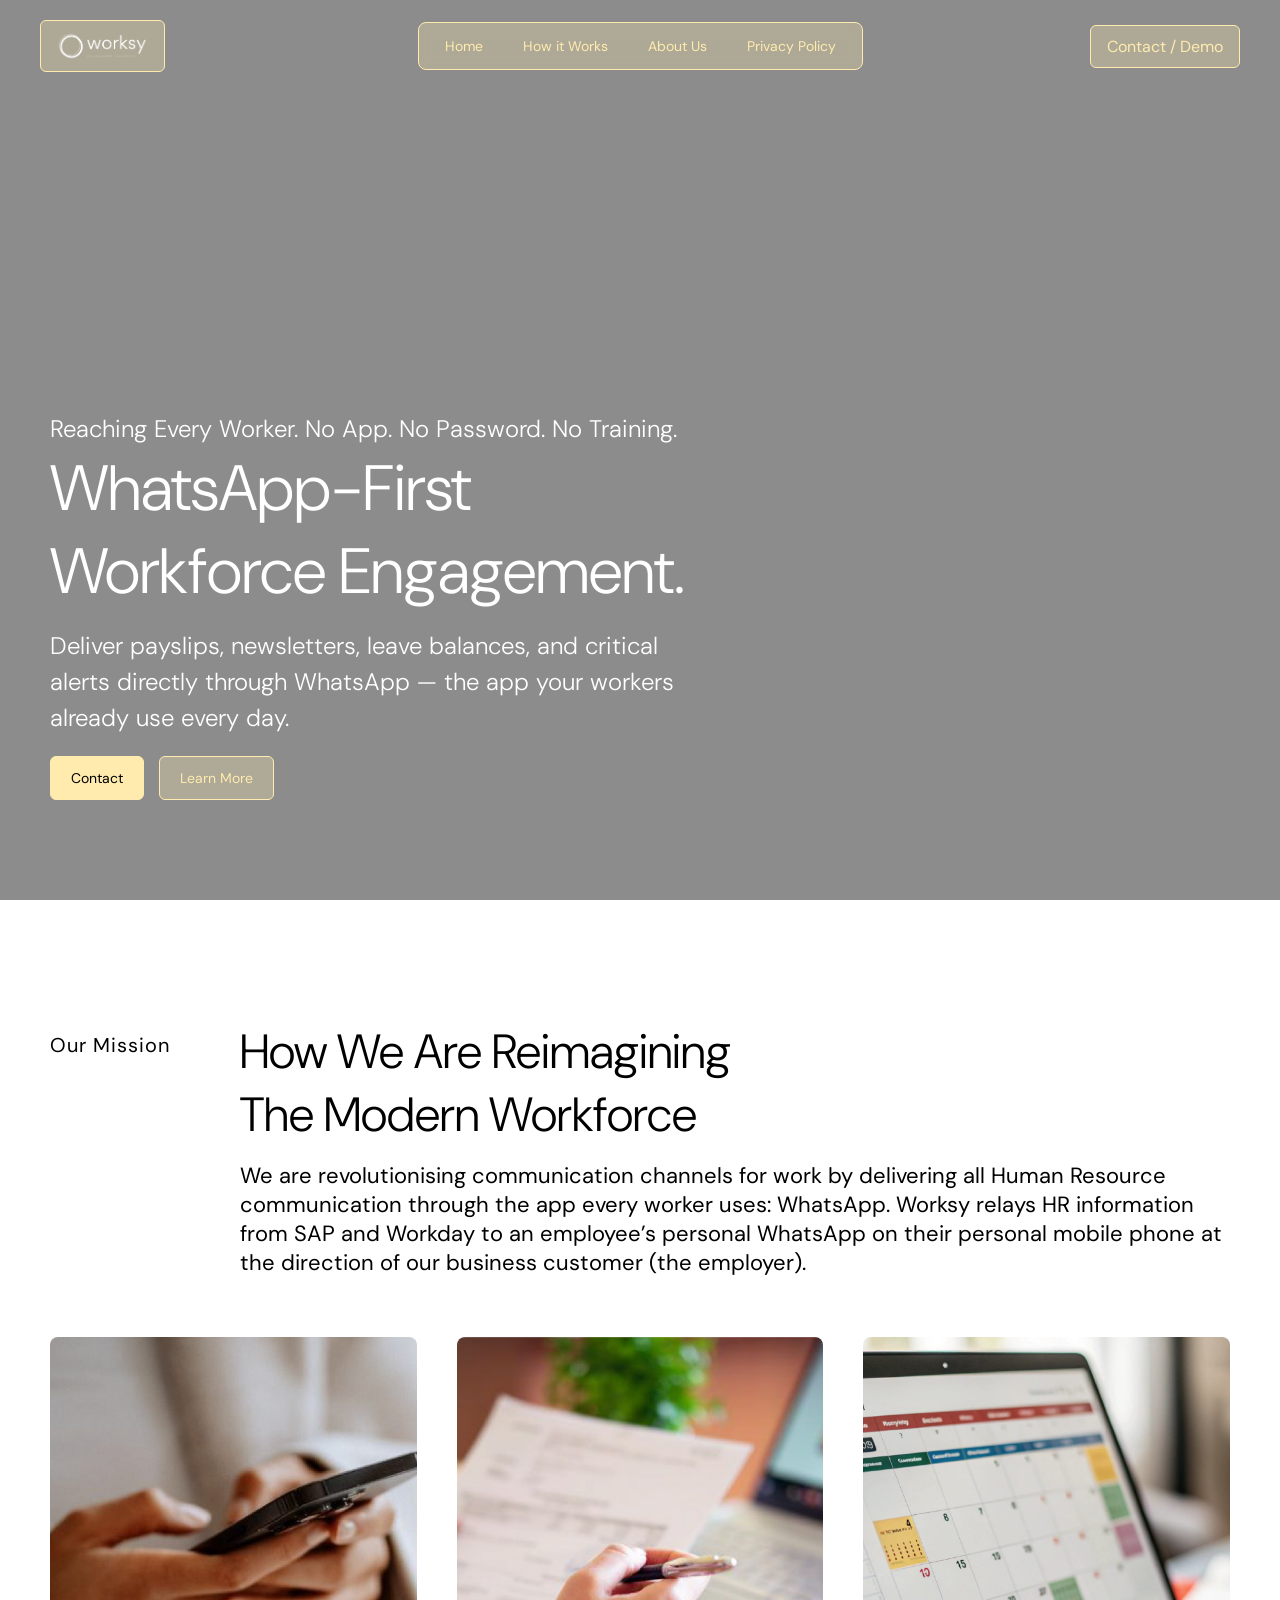
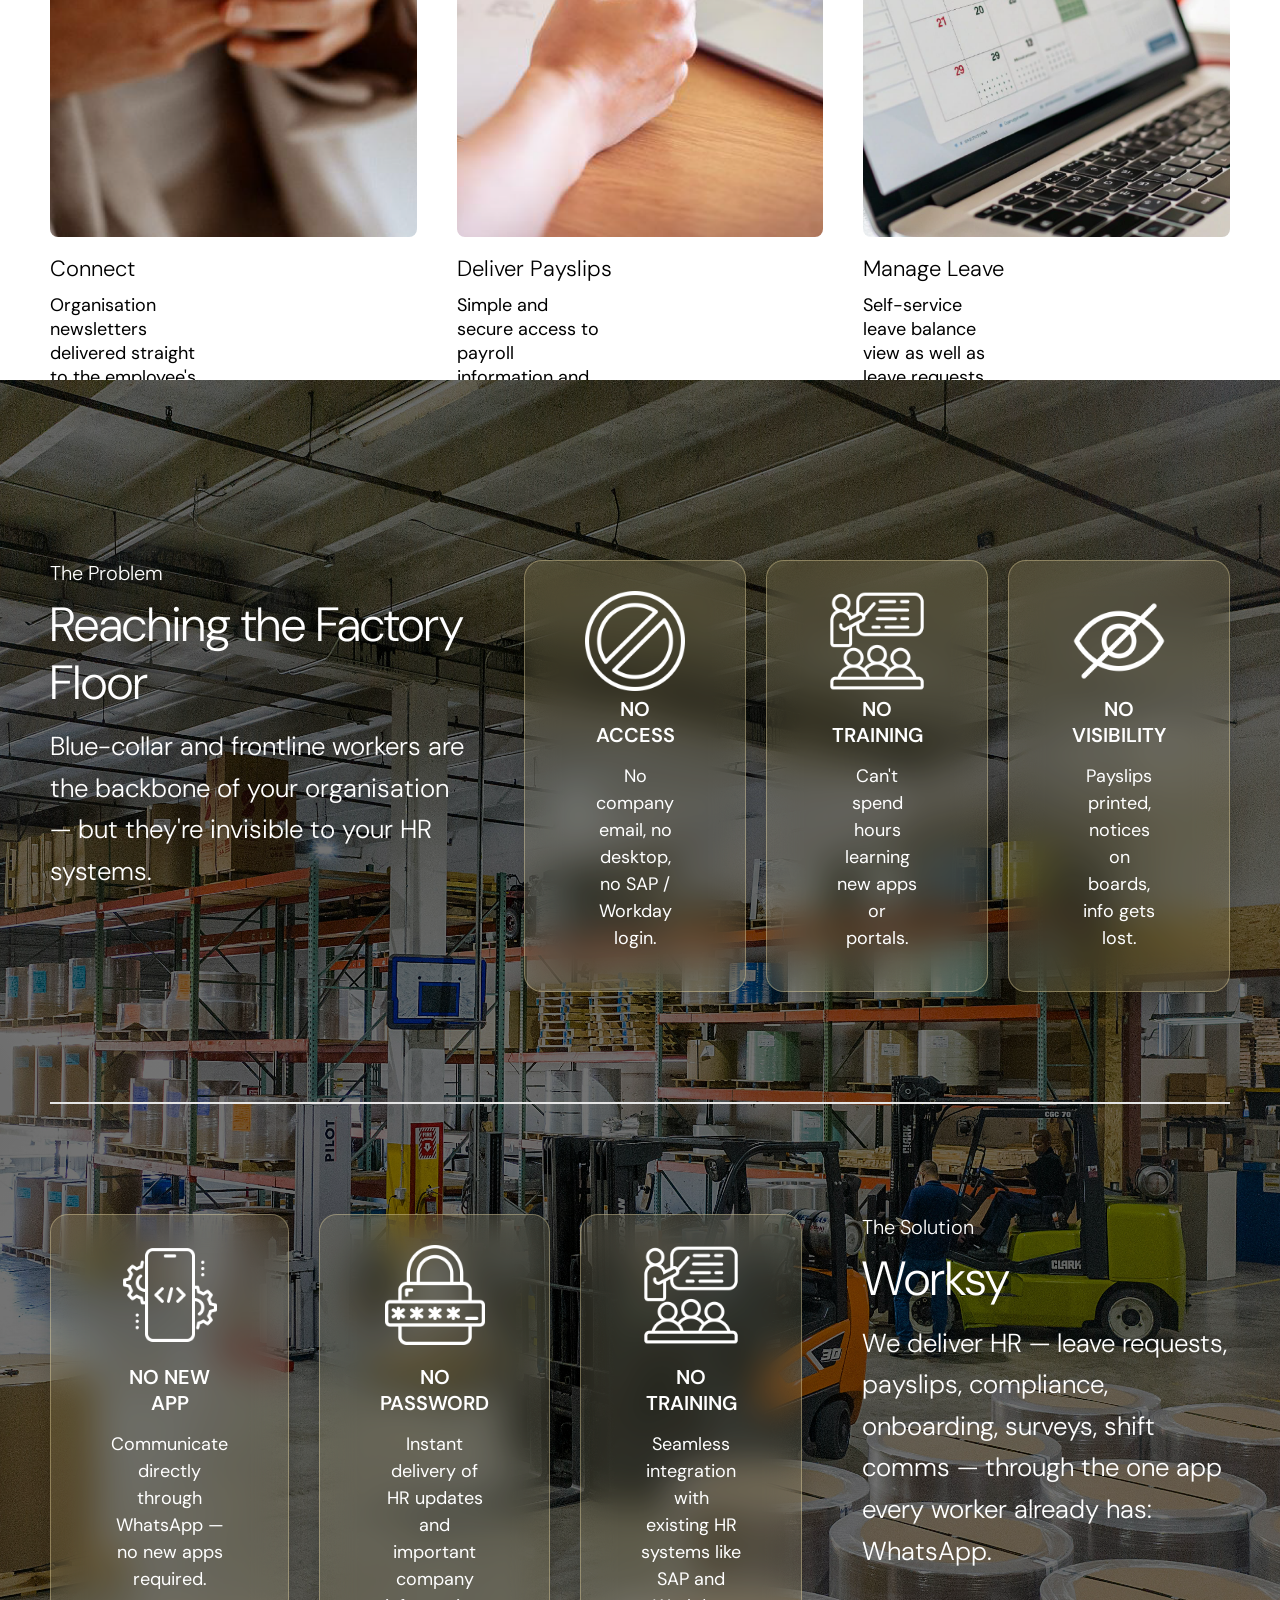
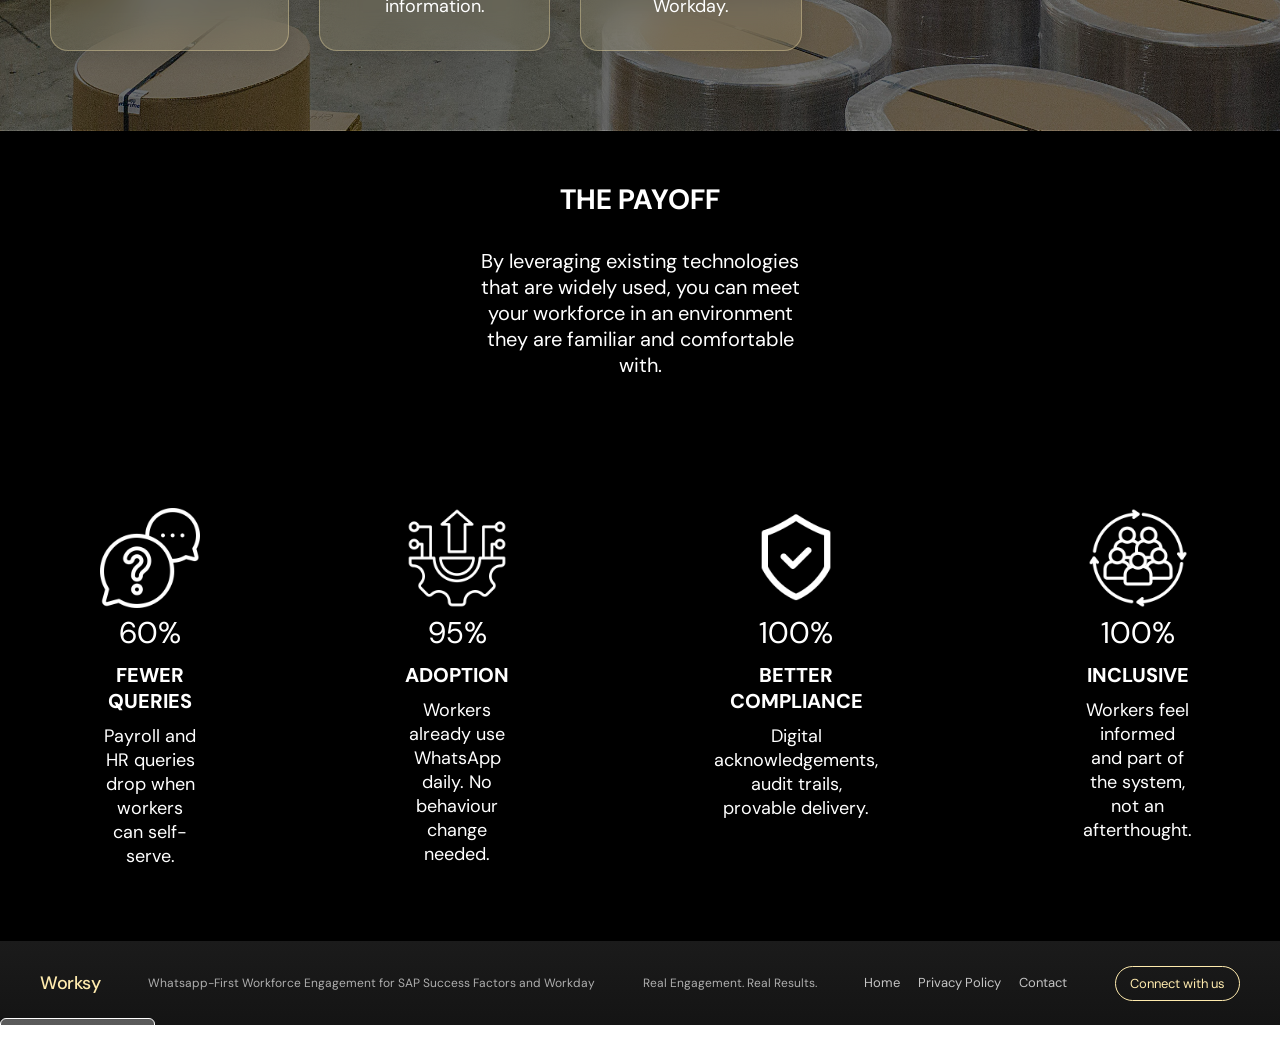
==== commit ea202728: "changes" ====
--- a/index.html
+++ b/index.html
@@ -89,7 +89,7 @@
                 <p>
                 We are revolutionising communication channels for work by delivering 
                 all Human Resource communication through the app every worker uses: 
-                WhatsApp. Worksy relays HR information from SAP to an employee’s personal 
+                WhatsApp. Worksy relays HR information from SAP and Workday to an employee’s personal 
                 WhatsApp on their personal mobile phone at the direction of our business customer 
                 (the employer).
                 </p>
@@ -137,7 +137,7 @@
         <div class="problem-item">
             <div class="icon"><img src="./icons/no-access.png" alt=""></div>
             <p class="problem-icon-text">NO ACCESS</p>
-            <p class="problem-icon-mini">No company email, no desktop, no SAP login.</p>
+            <p class="problem-icon-mini">No company email, no desktop, no SAP / Workday login.</p>
         </div>
 
         <div class="problem-item">
@@ -176,7 +176,7 @@
         <div class="solution-item">
             <div class="icon"><img src="./icons/no-training.png" alt=""></div>
             <p class="solution-icon-text">NO TRAINING</p>
-            <p class="solution-icon-mini">Seamless integration with existing HR systems like SAP.</p>
+            <p class="solution-icon-mini">Seamless integration with existing HR systems like SAP and Workday.</p>
         </div>
         </div>
 
@@ -246,7 +246,7 @@
     </div>
 
     <div class="footer-text">
-      Whatsapp-First Workforce Engagement for SAP / Workday Success Factors
+      Whatsapp-First Workforce Engagement for SAP Success Factors and Workday 
     </div>
 
     <div class="footer-tagline">
